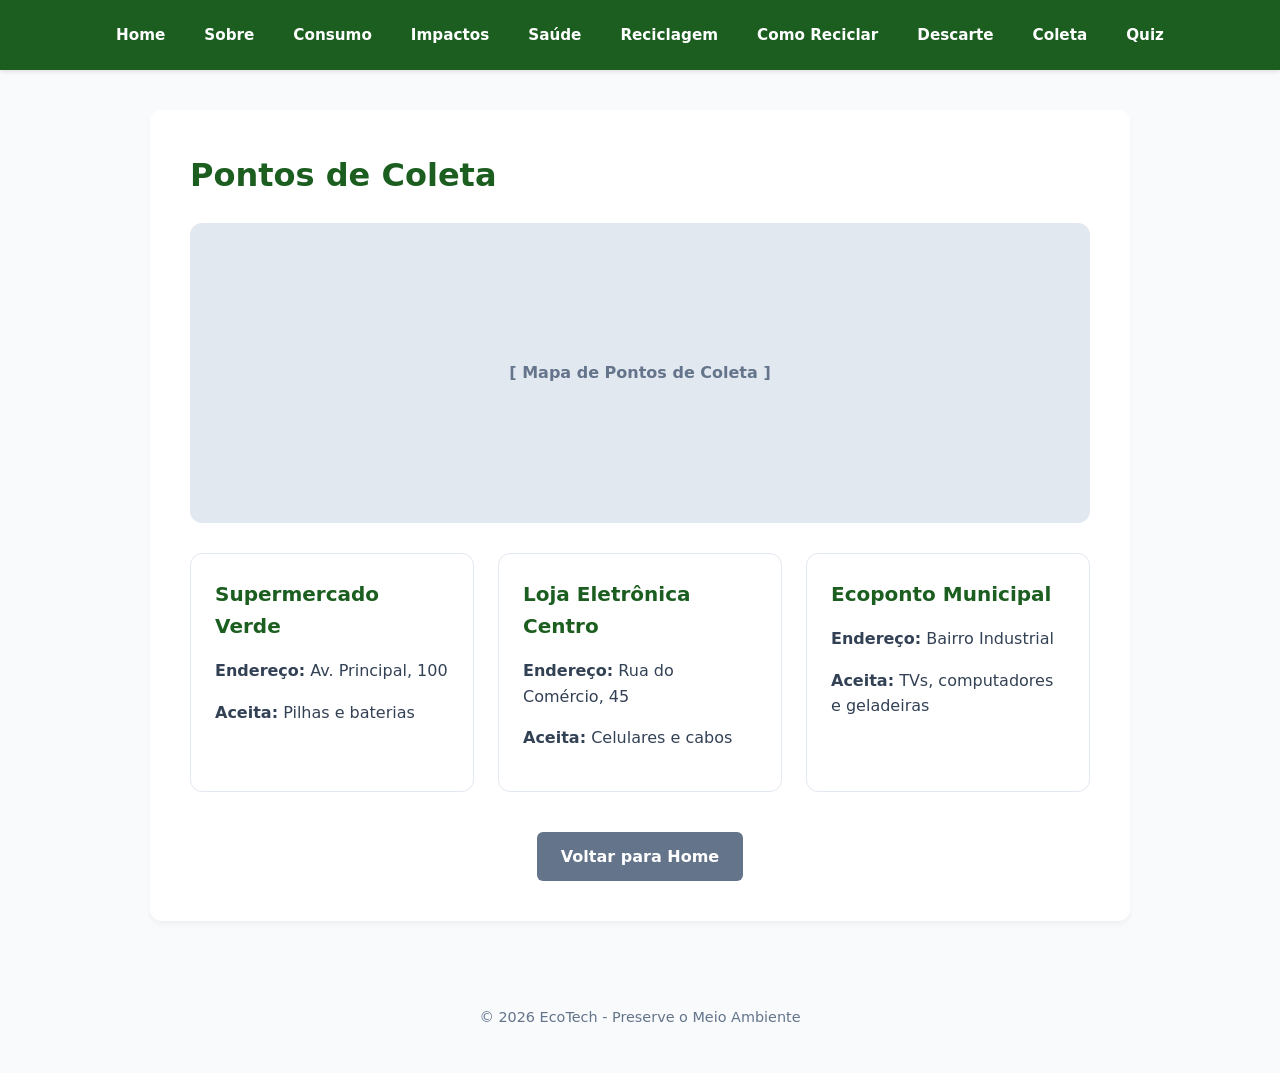
==== coleta.html @ 5f59c6ae "Add files via upload" ====
<!DOCTYPE html>
<html lang="pt-BR">
<head>
    <meta charset="UTF-8">
    <meta name="viewport" content="width=device-width, initial-scale=1.0">
    <title>Coleta - EcoTech</title>
    <link rel="stylesheet" href="style.css">
</head>
<body>
    <header>
        <nav class="main-nav">
            <a href="index.html">Home</a>
            <a href="about.html">Sobre</a>
            <a href="pagina-gh.html">Consumo</a>
            <a href="impactos.html">Impactos</a>
            <a href="impactos-saude.html">Saúde</a>
            <a href="pagina4.html">Reciclagem</a>
            <a href="reciclagem.html">Como Reciclar</a>
            <a href="aluno5-descarte.html">Descarte</a>
            <a href="coleta.html">Coleta</a>
            <a href="quiz.html">Quiz</a>
        </nav>
    </header>

    <main class="container">
        <h1>Pontos de Coleta</h1>
        
        <div class="map-box">
            <p>[ Mapa de Pontos de Coleta ]</p>
        </div>

        <div class="grid">
            <div class="card">
                <h3>Supermercado Verde</h3>
                <p><strong>Endereço:</strong> Av. Principal, 100</p>
                <p><strong>Aceita:</strong> Pilhas e baterias</p>
            </div>
            <div class="card">
                <h3>Loja Eletrônica Centro</h3>
                <p><strong>Endereço:</strong> Rua do Comércio, 45</p>
                <p><strong>Aceita:</strong> Celulares e cabos</p>
            </div>
            <div class="card">
                <h3>Ecoponto Municipal</h3>
                <p><strong>Endereço:</strong> Bairro Industrial</p>
                <p><strong>Aceita:</strong> TVs, computadores e geladeiras</p>
            </div>
        </div>

        <div class="center-action">
            <a href="index.html" class="btn btn-secondary">Voltar para Home</a>
        </div>
    </main>

    <footer>
        <p>&copy; 2026 EcoTech - Preserve o Meio Ambiente</p>
    </footer>
</body>
</html>
---- style.css ----
/* EcoTech Global Styles */
:root {
    --primary-color: #1b5e20;
    --primary-light: #4c8c4a;
    --primary-dark: #003300;
    --bg-color: #f8fafc;
    --text-main: #334155;
    --text-muted: #64748b;
    --white: #ffffff;
    --border-color: #e2e8f0;
    --accent: #22c55e;
    --danger: #ef4444;
}

body {
    font-family: 'Inter', system-ui, -apple-system, sans-serif;
    background-color: var(--bg-color);
    color: var(--text-main);
    margin: 0;
    padding: 0;
    line-height: 1.6;
}

h1, h2, h3, h4 {
    color: var(--primary-color);
    margin-top: 0;
}

a {
    color: var(--primary-color);
    text-decoration: none;
    transition: color 0.2s ease;
}

a:hover {
    color: var(--primary-light);
}

/* Layout */
.container {
    max-width: 900px;
    margin: 40px auto;
    padding: 40px;
    background: var(--white);
    border-radius: 12px;
    box-shadow: 0 4px 6px -1px rgba(0, 0, 0, 0.05);
}

/* Header & Nav */
header {
    background-color: var(--primary-color);
    padding: 15px 20px;
    box-shadow: 0 2px 4px rgba(0, 0, 0, 0.1);
    position: sticky;
    top: 0;
    z-index: 100;
}

.main-nav {
    display: flex;
    flex-wrap: wrap;
    justify-content: center;
    gap: 15px;
    max-width: 1200px;
    margin: 0 auto;
}

.main-nav a {
    color: var(--white);
    font-weight: 600;
    padding: 8px 12px;
    border-radius: 6px;
    font-size: 0.95rem;
}

.main-nav a:hover {
    background-color: rgba(255, 255, 255, 0.1);
    color: var(--white);
}

/* Buttons */
.btn {
    display: inline-block;
    background-color: var(--primary-color);
    color: var(--white);
    padding: 12px 24px;
    border-radius: 6px;
    font-weight: 600;
    text-align: center;
    cursor: pointer;
    border: none;
    transition: background-color 0.2s ease, transform 0.1s ease;
}

.btn:hover {
    background-color: var(--primary-light);
    color: var(--white);
    transform: translateY(-1px);
}

.btn-secondary {
    background-color: var(--text-muted);
}

.btn-secondary:hover {
    background-color: var(--text-main);
}

.center-action {
    text-align: center;
    margin-top: 40px;
}

/* Hero Section */
.hero {
    background-color: #e8f5e9;
    padding: 60px 20px;
    text-align: center;
    border-radius: 12px;
    margin-bottom: 40px;
}

.hero h1 {
    font-size: 2.5rem;
    margin-bottom: 20px;
}

.hero p {
    font-size: 1.2rem;
    color: var(--text-main);
    max-width: 600px;
    margin: 0 auto 30px;
}

/* Cards & Grids */
.grid {
    display: grid;
    grid-template-columns: repeat(auto-fit, minmax(250px, 1fr));
    gap: 24px;
    margin-top: 20px;
}

.card {
    background-color: var(--white);
    padding: 24px;
    border-radius: 12px;
    border: 1px solid var(--border-color);
    transition: transform 0.2s ease, box-shadow 0.2s ease;
}

.card:hover {
    transform: translateY(-4px);
    box-shadow: 0 10px 15px -3px rgba(0, 0, 0, 0.05);
}

.card h3 {
    font-size: 1.25rem;
    margin-bottom: 12px;
}

/* Interactive Cards (Pagina4) */
.interactive-card {
    background: #f8fafc;
    padding: 20px;
    border-radius: 12px;
    margin-top: 20px;
    border-left: 4px solid var(--primary-color);
}

.interactive-card.danger {
    border-left-color: var(--danger);
}

.interactive-card h2 {
    cursor: pointer;
    display: flex;
    align-items: center;
    gap: 10px;
    font-size: 1.3rem;
    margin: 0;
    user-select: none;
}

.interactive-card h2.danger-text {
    color: var(--danger);
}

.interactive-card .content {
    margin-top: 15px;
}

.toggle-btn {
    background: var(--border-color);
    color: var(--text-main);
    border: none;
    padding: 8px 16px;
    border-radius: 4px;
    margin-right: 10px;
    margin-bottom: 15px;
    cursor: pointer;
    font-weight: 600;
}

.toggle-btn:hover {
    background: #cbd5e1;
}

/* Map Box */
.map-box {
    background-color: #e2e8f0;
    height: 300px;
    display: flex;
    align-items: center;
    justify-content: center;
    border-radius: 12px;
    margin-bottom: 30px;
    color: var(--text-muted);
    font-weight: 600;
}

/* Forms */
.form-group {
    margin-bottom: 20px;
}

label {
    display: block;
    margin-bottom: 8px;
    font-weight: 600;
    color: var(--text-main);
}

input[type="text"],
input[type="email"],
textarea {
    width: 100%;
    padding: 12px;
    border: 1px solid var(--border-color);
    border-radius: 6px;
    box-sizing: border-box;
    font-family: inherit;
    font-size: 1rem;
    transition: border-color 0.2s;
}

input:focus, textarea:focus {
    outline: none;
    border-color: var(--primary-color);
}

/* Quiz */
.quiz-question {
    margin-bottom: 30px;
    padding-bottom: 20px;
    border-bottom: 1px solid var(--border-color);
}

.quiz-question p {
    font-weight: 600;
    font-size: 1.1rem;
    margin-bottom: 15px;
}

.quiz-question label {
    display: flex;
    align-items: center;
    font-weight: 400;
    cursor: pointer;
    padding: 8px;
    border-radius: 6px;
}

.quiz-question label:hover {
    background-color: #f1f5f9;
}

.quiz-question input {
    margin-right: 10px;
}

/* Lists */
ul.styled-list {
    list-style: none;
    padding: 0;
}

ul.styled-list li {
    margin-bottom: 12px;
    padding-left: 28px;
    position: relative;
}

ul.styled-list li::before {
    content: "→";
    position: absolute;
    left: 0;
    color: var(--primary-color);
    font-weight: bold;
}

/* Footer */
footer {
    text-align: center;
    padding: 30px 20px;
    color: var(--text-muted);
    font-size: 0.9rem;
    margin-top: 40px;
}
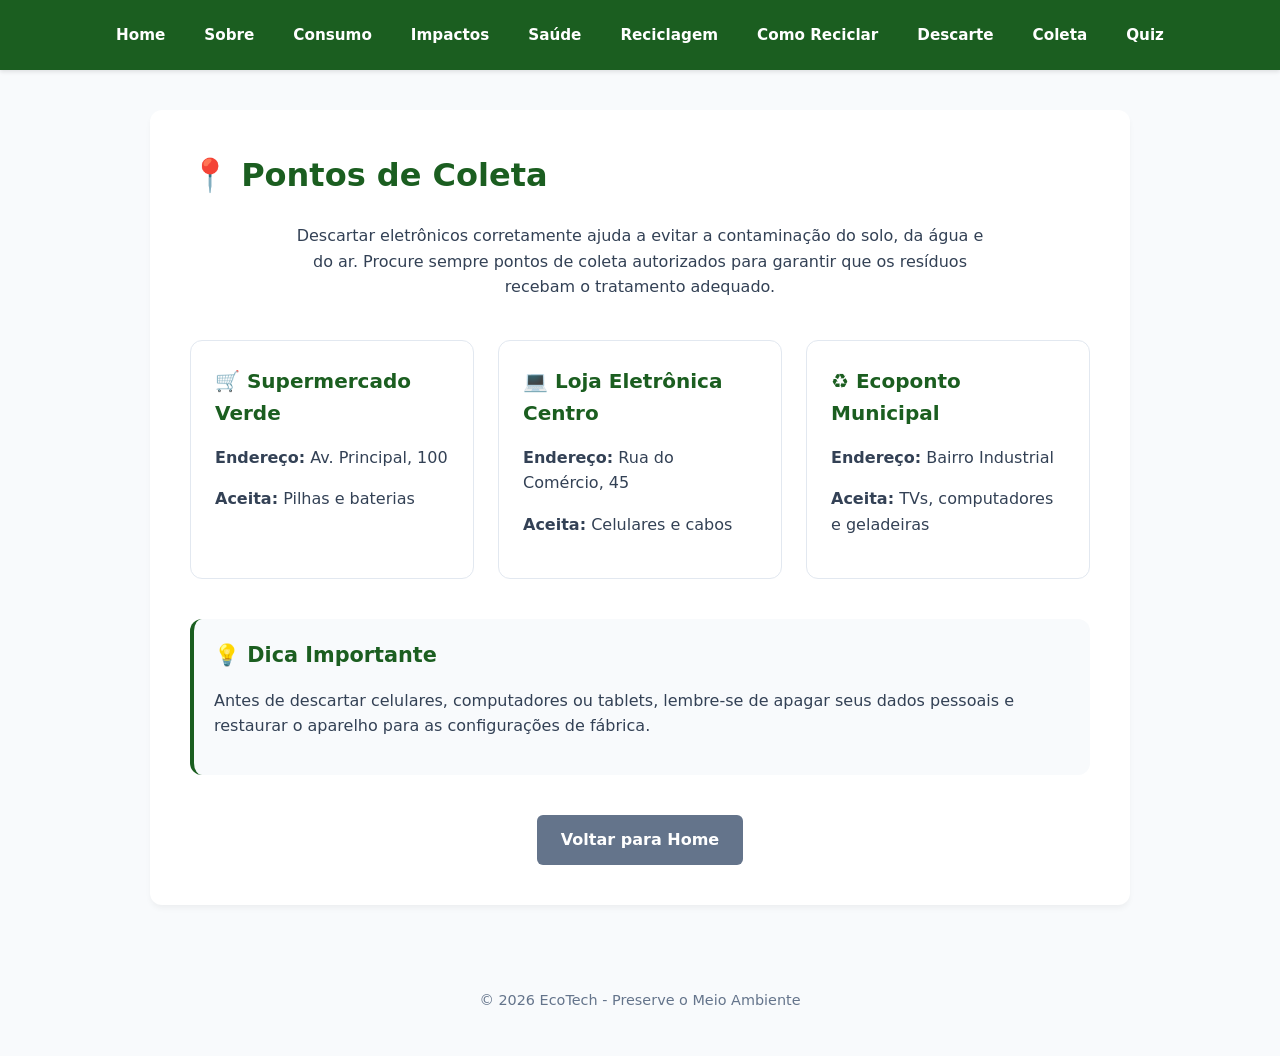
==== commit e1983cb2: "Update coleta.html" ====
--- a/coleta.html
+++ b/coleta.html
@@ -7,6 +7,7 @@
     <link rel="stylesheet" href="style.css">
 </head>
 <body>
+
     <header>
         <nav class="main-nav">
             <a href="index.html">Home</a>
@@ -23,37 +24,60 @@
     </header>
 
     <main class="container">
-        <h1>Pontos de Coleta</h1>
-        
-        <div class="map-box">
-            <p>[ Mapa de Pontos de Coleta ]</p>
-        </div>
+
+        <h1>📍 Pontos de Coleta</h1>
+
+        <p style="text-align: center; max-width: 700px; margin: auto; margin-bottom: 40px;">
+            Descartar eletrônicos corretamente ajuda a evitar a contaminação do solo,
+            da água e do ar. Procure sempre pontos de coleta autorizados para garantir
+            que os resíduos recebam o tratamento adequado.
+        </p>
 
         <div class="grid">
+
             <div class="card">
-                <h3>Supermercado Verde</h3>
+                <h3>🛒 Supermercado Verde</h3>
                 <p><strong>Endereço:</strong> Av. Principal, 100</p>
                 <p><strong>Aceita:</strong> Pilhas e baterias</p>
             </div>
+
             <div class="card">
-                <h3>Loja Eletrônica Centro</h3>
+                <h3>💻 Loja Eletrônica Centro</h3>
                 <p><strong>Endereço:</strong> Rua do Comércio, 45</p>
                 <p><strong>Aceita:</strong> Celulares e cabos</p>
             </div>
+
             <div class="card">
-                <h3>Ecoponto Municipal</h3>
+                <h3>♻️ Ecoponto Municipal</h3>
                 <p><strong>Endereço:</strong> Bairro Industrial</p>
                 <p><strong>Aceita:</strong> TVs, computadores e geladeiras</p>
+            </div>
+
+        </div>
+
+        <div class="interactive-card" style="margin-top: 40px;">
+            <h2>💡 Dica Importante</h2>
+
+            <div class="content">
+                <p>
+                    Antes de descartar celulares, computadores ou tablets,
+                    lembre-se de apagar seus dados pessoais e restaurar o aparelho
+                    para as configurações de fábrica.
+                </p>
             </div>
         </div>
 
         <div class="center-action">
-            <a href="index.html" class="btn btn-secondary">Voltar para Home</a>
+            <a href="index.html" class="btn btn-secondary">
+                Voltar para Home
+            </a>
         </div>
+
     </main>
 
     <footer>
         <p>&copy; 2026 EcoTech - Preserve o Meio Ambiente</p>
     </footer>
+
 </body>
 </html>
